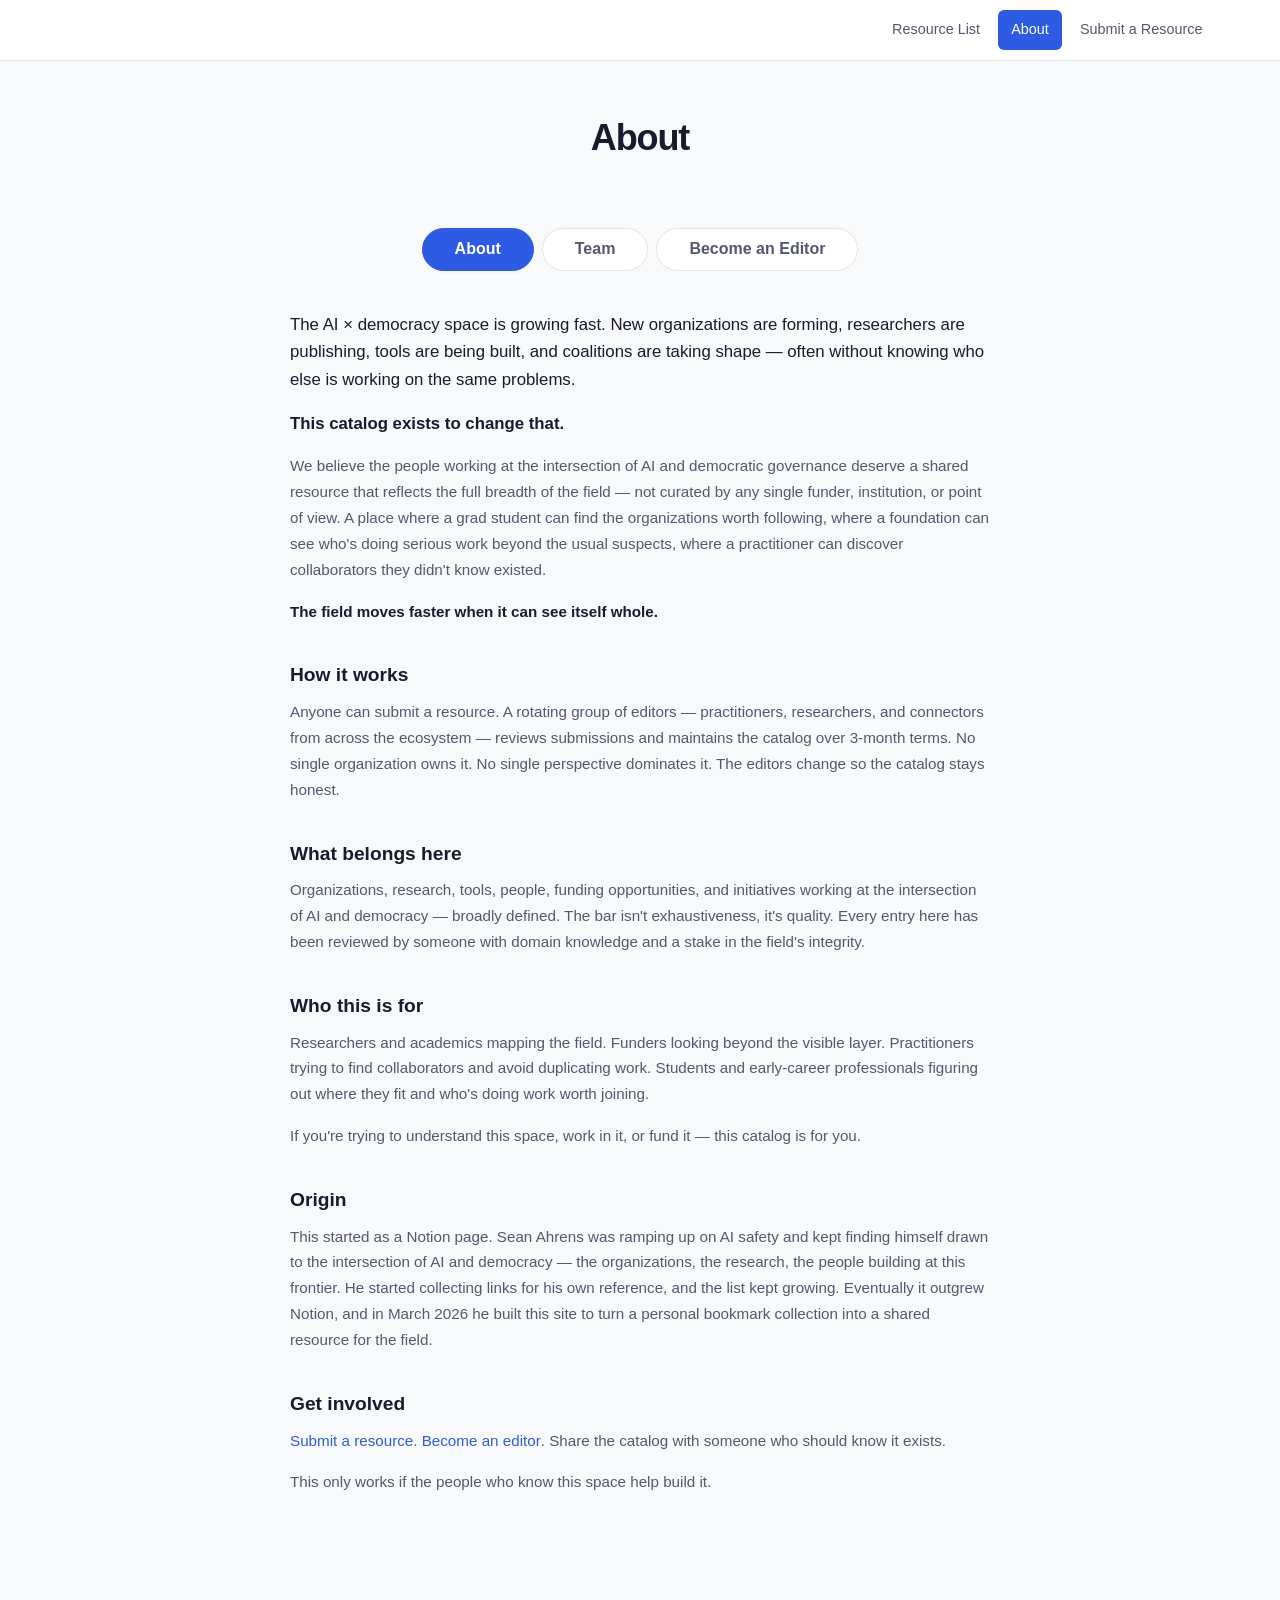
==== about.html @ 10416655 "Remove collapses from Become an Editor, show sections expanded Co-Authored-By: Claude Opus 4.6 <nore" ====
<!DOCTYPE html>
<html lang="en">
<head>
  <meta charset="UTF-8">
  <meta name="viewport" content="width=device-width, initial-scale=1.0">
  <title>About — AI x Democracy Catalog</title>
  <meta name="description" content="About the AI x Democracy ecosystem catalog — who it's for, how it works, and how to get involved.">
  <meta property="og:type" content="website">
  <meta property="og:title" content="About — AI x Democracy Catalog">
  <meta property="og:description" content="About the AI x Democracy ecosystem catalog">
  <meta property="og:image" content="https://alignedgov.pages.dev/og-image.png">
  <meta property="og:site_name" content="AlignedGov">
  <meta name="twitter:card" content="summary_large_image">
  <link rel="icon" type="image/svg+xml" href="/favicon.svg">
  <link rel="stylesheet" href="styles.css">
  <style>
    /* ─── Pill Tabs ────────────────────────────────────────────────── */
    .tab-bar {
      display: flex;
      justify-content: center;
      gap: 0.5rem;
      margin-bottom: 2.5rem;
    }
    .tab-btn {
      background: var(--color-surface);
      border: 1px solid var(--color-border);
      padding: 0.7rem 2rem;
      font-size: 1rem;
      font-weight: 600;
      color: var(--color-text-secondary);
      cursor: pointer;
      border-radius: 50px;
      transition: background 0.15s, color 0.15s, border-color 0.15s;
    }
    .tab-btn:hover {
      color: var(--color-text);
      border-color: var(--color-text-muted);
    }
    .tab-btn.active {
      background: var(--color-primary);
      color: #fff;
      border-color: var(--color-primary);
    }
    .tab-panel { display: none; }
    .tab-panel.active { display: block; }

    /* ─── About Content ────────────────────────────────────────────── */
    .about-content {
      max-width: 700px;
      margin: 0 auto;
    }
    .about-content h2 {
      font-size: 1.2rem;
      font-weight: 700;
      color: var(--color-text);
      margin-top: 2.25rem;
      margin-bottom: 0.5rem;
    }
    .about-content p {
      font-size: 0.95rem;
      color: var(--color-text-secondary);
      line-height: 1.7;
      margin-bottom: 1rem;
    }
    .about-content .lead {
      font-size: 1.05rem;
      color: var(--color-text);
      line-height: 1.65;
    }
    .about-content .standout {
      font-weight: 600;
      color: var(--color-text);
    }
    .about-content a {
      color: var(--color-primary);
      font-weight: 500;
    }

    /* ─── Team: horizontal editor cards ────────────────────────────── */
    .team-list {
      display: flex;
      flex-direction: column;
      gap: 1rem;
      max-width: 700px;
      margin: 0 auto;
    }
    .team-card {
      display: flex;
      align-items: flex-start;
      gap: 1.25rem;
      background: var(--color-surface);
      border: 1px solid var(--color-border);
      border-radius: var(--radius-md);
      padding: 1.25rem 1.5rem;
    }
    .team-card-avatar {
      flex-shrink: 0;
      width: 80px;
      height: 80px;
      border-radius: 50%;
      object-fit: cover;
      background: var(--color-border-light);
    }
    .team-card-body {
      flex: 1;
      min-width: 0;
    }
    .team-card-name {
      font-size: 1.05rem;
      font-weight: 650;
      color: var(--color-text);
      margin-bottom: 0.15rem;
    }
    .team-card-role {
      font-size: 0.78rem;
      font-weight: 600;
      text-transform: uppercase;
      letter-spacing: 0.04em;
      color: var(--color-primary);
      margin-bottom: 0.5rem;
    }
    .team-card-bio {
      font-size: 0.88rem;
      color: var(--color-text-secondary);
      line-height: 1.55;
      margin-bottom: 0.4rem;
    }
    .team-card-link {
      font-size: 0.82rem;
      color: var(--color-primary);
      font-weight: 500;
    }
    .team-card-link:hover {
      text-decoration: underline;
    }
    .team-tab-link {
      text-align: center;
      margin-top: 2rem;
    }
    .team-tab-link a {
      color: var(--color-primary);
      font-weight: 500;
      font-size: 0.92rem;
      cursor: pointer;
    }

    @media (max-width: 600px) {
      .team-card {
        flex-direction: column;
        align-items: center;
        text-align: center;
      }
    }

    /* ─── Become an Editor ───────────────────────────────────────── */
    .become-editor {
      max-width: 700px;
      margin: 0 auto;
    }
    .become-editor .intro {
      font-size: 0.95rem;
      color: var(--color-text-secondary);
      line-height: 1.65;
      margin-bottom: 1.5rem;
    }
    .become-editor .callout {
      text-align: center;
      font-weight: 600;
      color: var(--color-text);
      font-size: 1rem;
      margin: 1.5rem 0;
    }
    .editor-section {
      border: 1px solid var(--color-border);
      border-radius: var(--radius-md);
      padding: 1.25rem 1.5rem;
      margin-bottom: 1rem;
      background: var(--color-surface);
    }
    .editor-section h3 {
      font-size: 0.95rem;
      font-weight: 600;
      color: var(--color-text);
      margin-bottom: 0.75rem;
    }
    .editor-section ul {
      padding-left: 1.25rem;
      margin: 0;
    }
    .editor-section li {
      font-size: 0.9rem;
      color: var(--color-text-secondary);
      line-height: 1.65;
      margin-bottom: 0.35rem;
    }
    .editor-section p {
      font-size: 0.9rem;
      color: var(--color-text-secondary);
      line-height: 1.65;
      margin: 0.75rem 0;
    }
    .editor-section p:first-of-type {
      margin-top: 0;
    }
    .editor-section strong {
      color: var(--color-text);
    }
  </style>
</head>
<body>

  <!-- Navigation -->
  <nav class="nav" role="navigation" aria-label="Main navigation">
    <div class="nav-inner">
      <a href="/" class="nav-brand" id="nav-brand"></a>
      <ul class="nav-links">
        <li><a href="/">Resource List</a></li>
        <li><a href="/about.html" class="active">About</a></li>
        <li><a href="/submit.html">Submit a Resource</a></li>
      </ul>
    </div>
  </nav>

  <main class="container">
    <div class="hero">
      <h1>About</h1>
    </div>

    <!-- Tab Bar -->
    <div class="tab-bar">
      <button class="tab-btn active" data-tab="about">About</button>
      <button class="tab-btn" data-tab="team">Team</button>
      <button class="tab-btn" data-tab="become-editor">Become an Editor</button>
    </div>

    <!-- ═══ About Tab ═══ -->
    <div class="tab-panel active" id="tab-about">
      <div class="about-content">

        <p class="lead">The AI &times; democracy space is growing fast. New organizations are forming, researchers are publishing, tools are being built, and coalitions are taking shape &mdash; often without knowing who else is working on the same problems.</p>

        <p class="lead standout">This catalog exists to change that.</p>

        <p>We believe the people working at the intersection of AI and democratic governance deserve a shared resource that reflects the full breadth of the field &mdash; not curated by any single funder, institution, or point of view. A place where a grad student can find the organizations worth following, where a foundation can see who's doing serious work beyond the usual suspects, where a practitioner can discover collaborators they didn't know existed.</p>

        <p class="standout">The field moves faster when it can see itself whole.</p>

        <h2>How it works</h2>
        <p>Anyone can submit a resource. A rotating group of editors &mdash; practitioners, researchers, and connectors from across the ecosystem &mdash; reviews submissions and maintains the catalog over 3-month terms. No single organization owns it. No single perspective dominates it. The editors change so the catalog stays honest.</p>

        <h2>What belongs here</h2>
        <p>Organizations, research, tools, people, funding opportunities, and initiatives working at the intersection of AI and democracy &mdash; broadly defined. The bar isn't exhaustiveness, it's quality. Every entry here has been reviewed by someone with domain knowledge and a stake in the field's integrity.</p>

        <h2>Who this is for</h2>
        <p>Researchers and academics mapping the field. Funders looking beyond the visible layer. Practitioners trying to find collaborators and avoid duplicating work. Students and early-career professionals figuring out where they fit and who's doing work worth joining.</p>
        <p>If you're trying to understand this space, work in it, or fund it &mdash; this catalog is for you.</p>

        <h2>Origin</h2>
        <p>This started as a Notion page. Sean Ahrens was ramping up on AI safety and kept finding himself drawn to the intersection of AI and democracy &mdash; the organizations, the research, the people building at this frontier. He started collecting links for his own reference, and the list kept growing. Eventually it outgrew Notion, and in March 2026 he built this site to turn a personal bookmark collection into a shared resource for the field.</p>

        <h2>Get involved</h2>
        <p><a href="/submit.html">Submit a resource</a>. <a href="#" id="link-become-editor">Become an editor</a>. Share the catalog with someone who should know it exists.</p>
        <p>This only works if the people who know this space help build it.</p>

      </div>
    </div>

    <!-- ═══ Team Tab ═══ -->
    <div class="tab-panel" id="tab-team">
      <!-- Loading State -->
      <div class="loading" id="editors-loading">
        <div class="loading-spinner"></div>
        <p>Loading team...</p>
      </div>

      <!-- Team List -->
      <div class="team-list" id="team-list" style="display: none;"></div>

      <div class="team-tab-link" id="team-tab-link" style="display: none;">
        <a href="#" id="link-become-editor-2">Interested in joining? Become an editor &rarr;</a>
      </div>
    </div>

    <!-- ═══ Become an Editor Tab ═══ -->
    <div class="tab-panel" id="tab-become-editor">
      <div class="become-editor">
        <p class="intro">This catalog exists because the AI &times; democracy ecosystem deserves a shared resource that belongs to all of it &mdash; not to any single organization, funder, or point of view. Editors are the people who make that real. You're not just maintaining a list; you're helping a fragmented field see itself whole, find collaborators, and move faster together.</p>

        <p class="callout">It's a small role with outsized leverage.</p>

        <p class="intro">Editors serve in 3-month terms, renewable, though we actively seek fresh perspectives with each rotation. Expect to spend 1&ndash;4 hours per week, depending on submission volume and ecosystem activity.</p>

        <div class="editor-section">
          <h3>During your term, you'll&hellip;</h3>
          <ul>
            <li>Review, approve, deny, and organize new resource submissions using our shared CRM within 3&ndash;4 days of receipt</li>
            <li>Actively promote the catalog within your network to surface submissions from people who know this space well</li>
            <li>Flag when the catalog's categories, coverage, or structure need to evolve as the space shifts</li>
            <li>Bring judgment to what belongs here &mdash; and what doesn't</li>
          </ul>
        </div>

        <div class="editor-section">
          <h3>What good editorship looks like</h3>
          <p><strong>Be connected, not omniscient.</strong> You don't need to know every corner of this space &mdash; much of what gets added will come through submissions. What matters is that you can get the catalog in front of the right people: researchers, practitioners, and organizations who'll recognize what's missing and send it your way. Your network is as valuable as your knowledge.</p>
          <p><strong>Judge signal from performance.</strong> Some efforts in this space have outsized visibility relative to their impact. Others do serious work quietly. Good editors can tell the difference, and they're honest about it even when it's uncomfortable.</p>
          <p><strong>Curate, don't collect.</strong> The goal isn't comprehensiveness for its own sake. The goal is that everything here is worth someone's time &mdash; that it helps people find each other, share knowledge, and work together more effectively. That requires taste, restraint, and occasional hard calls.</p>
          <p><strong>Watch the edges.</strong> The AI &times; democracy space is moving fast. Part of your job is noticing when the catalog's categories, tags, or coverage need to evolve &mdash; and flagging it before it becomes obvious to everyone.</p>
          <p><strong>Steward over self-interest.</strong> You're almost certainly a stakeholder in this space. That's why we want you. But for 3 months, your job is to represent the whole ecosystem fairly &mdash; setting aside your own affiliations, rivalries, and preferences in service of a public good that belongs to everyone working on this problem.</p>
        </div>

        <p style="text-align: center; margin-top: 2rem;">
          <a class="btn-primary" href="https://forms.gle/dcZnTDsyLitvhB2x6" target="_blank" rel="noopener noreferrer">
            Apply to be a Rotating Editor
            <svg width="18" height="18" viewBox="0 0 24 24" fill="none" stroke="currentColor" stroke-width="2" stroke-linecap="round" stroke-linejoin="round"><path d="M18 13v6a2 2 0 0 1-2 2H5a2 2 0 0 1-2-2V8a2 2 0 0 1 2-2h6"/><polyline points="15 3 21 3 21 9"/><line x1="10" y1="14" x2="21" y2="3"/></svg>
          </a>
        </p>
      </div>
    </div>
  </main>

  <footer class="site-footer">
    <p id="site-footer"></p>
  </footer>

  <script>
    var WORKER_URL = "https://alignedgov-worker.seanahrens.workers.dev";

    // ─── Tabs ───
    function switchTab(tabName) {
      document.querySelectorAll(".tab-btn").forEach(function(b) { b.classList.remove("active"); });
      document.querySelectorAll(".tab-panel").forEach(function(p) { p.classList.remove("active"); });
      document.querySelector('.tab-btn[data-tab="' + tabName + '"]').classList.add("active");
      document.getElementById("tab-" + tabName).classList.add("active");
    }

    document.querySelectorAll(".tab-btn").forEach(function(btn) {
      btn.addEventListener("click", function() { switchTab(btn.dataset.tab); });
    });

    // "Become an editor" links switch to the tab
    document.getElementById("link-become-editor").addEventListener("click", function(e) {
      e.preventDefault();
      switchTab("become-editor");
      window.scrollTo({ top: 0, behavior: "smooth" });
    });
    document.getElementById("link-become-editor-2").addEventListener("click", function(e) {
      e.preventDefault();
      switchTab("become-editor");
      window.scrollTo({ top: 0, behavior: "smooth" });
    });

    // ─── Load data ───
    fetch(WORKER_URL + "/api/links")
      .then(function(r) { return r.json(); })
      .then(function(data) {
        var config = data.config || {};
        if (config.title) document.getElementById("nav-brand").textContent = config.title;
        if (config.footer) document.getElementById("site-footer").textContent = config.footer;

        var editors = data.editors || [];
        renderTeam(editors);
      })
      .catch(function() {
        document.getElementById("editors-loading").innerHTML =
          "<p>Failed to load team.</p>";
      });

    function renderTeam(editors) {
      var list = document.getElementById("team-list");
      var loading = document.getElementById("editors-loading");
      var tabLink = document.getElementById("team-tab-link");

      loading.style.display = "none";
      list.style.display = "flex";
      tabLink.style.display = "block";

      list.innerHTML = editors.map(teamCardHTML).join("");
    }

    function teamCardHTML(editor) {
      var name = escapeHTML(editor.name);
      var role = editor.role ? escapeHTML(editor.role) : "";
      var bio = editor.bio ? escapeHTML(editor.bio) : "";
      var url = editor.url || "";
      if (url && !url.startsWith("http://") && !url.startsWith("https://")) {
        url = "https://" + url;
      }

      var avatarSrc;
      if (editor.photo_url) {
        avatarSrc = editor.photo_url;
      } else if (editor.email) {
        avatarSrc = gravatarUrl(editor.email);
      } else {
        avatarSrc = gravatarUrl("placeholder@example.com");
      }

      var roleLine = role ? '<div class="team-card-role">' + role + "</div>" : "";
      var bioLine = bio ? '<div class="team-card-bio">' + bio + "</div>" : "";
      var linkLine = url
        ? '<a class="team-card-link" href="' + escapeAttr(url) + '" target="_blank" rel="noopener noreferrer">' + escapeHTML(prettyUrl(url)) + "</a>"
        : "";

      return (
        '<div class="team-card">' +
        '<img class="team-card-avatar" src="' + escapeAttr(avatarSrc) + '" alt="' + name + '" loading="lazy">' +
        '<div class="team-card-body">' +
        '<div class="team-card-name">' + name + "</div>" +
        roleLine + bioLine + linkLine +
        "</div></div>"
      );
    }

    function gravatarUrl(email) {
      return "https://www.gravatar.com/avatar/" + md5(email.trim().toLowerCase()) + "?s=400&d=identicon";
    }

    function prettyUrl(url) {
      try {
        var u = new URL(url.startsWith("http") ? url : "https://" + url);
        return u.hostname.replace(/^www\./, "") + (u.pathname !== "/" ? u.pathname : "");
      } catch { return url; }
    }

    function escapeHTML(str) {
      var div = document.createElement("div");
      div.textContent = str;
      return div.innerHTML;
    }

    function escapeAttr(str) {
      return str.replace(/&/g, "&amp;").replace(/"/g, "&quot;").replace(/'/g, "&#39;").replace(/</g, "&lt;").replace(/>/g, "&gt;");
    }

    // Minimal MD5 for Gravatar
    function md5(string) {
      function md5cycle(x, k) {
        var a = x[0], b = x[1], c = x[2], d = x[3];
        a = ff(a, b, c, d, k[0], 7, -680876936); d = ff(d, a, b, c, k[1], 12, -389564586);
        c = ff(c, d, a, b, k[2], 17, 606105819); b = ff(b, c, d, a, k[3], 22, -1044525330);
        a = ff(a, b, c, d, k[4], 7, -176418897); d = ff(d, a, b, c, k[5], 12, 1200080426);
        c = ff(c, d, a, b, k[6], 17, -1473231341); b = ff(b, c, d, a, k[7], 22, -45705983);
        a = ff(a, b, c, d, k[8], 7, 1770035416); d = ff(d, a, b, c, k[9], 12, -1958414417);
        c = ff(c, d, a, b, k[10], 17, -42063); b = ff(b, c, d, a, k[11], 22, -1990404162);
        a = ff(a, b, c, d, k[12], 7, 1804603682); d = ff(d, a, b, c, k[13], 12, -40341101);
        c = ff(c, d, a, b, k[14], 17, -1502002290); b = ff(b, c, d, a, k[15], 22, 1236535329);
        a = gg(a, b, c, d, k[1], 5, -165796510); d = gg(d, a, b, c, k[6], 9, -1069501632);
        c = gg(c, d, a, b, k[11], 14, 643717713); b = gg(b, c, d, a, k[0], 20, -373897302);
        a = gg(a, b, c, d, k[5], 5, -701558691); d = gg(d, a, b, c, k[10], 9, 38016083);
        c = gg(c, d, a, b, k[15], 14, -660478335); b = gg(b, c, d, a, k[4], 20, -405537848);
        a = gg(a, b, c, d, k[9], 5, 568446438); d = gg(d, a, b, c, k[14], 9, -1019803690);
        c = gg(c, d, a, b, k[3], 14, -187363961); b = gg(b, c, d, a, k[8], 20, 1163531501);
        a = gg(a, b, c, d, k[13], 5, -1444681467); d = gg(d, a, b, c, k[2], 9, -51403784);
        c = gg(c, d, a, b, k[7], 14, 1735328473); b = gg(b, c, d, a, k[12], 20, -1926607734);
        a = hh(a, b, c, d, k[5], 4, -378558); d = hh(d, a, b, c, k[8], 11, -2022574463);
        c = hh(c, d, a, b, k[11], 16, 1839030562); b = hh(b, c, d, a, k[14], 23, -35309556);
        a = hh(a, b, c, d, k[1], 4, -1530992060); d = hh(d, a, b, c, k[4], 11, 1272893353);
        c = hh(c, d, a, b, k[7], 16, -155497632); b = hh(b, c, d, a, k[10], 23, -1094730640);
        a = hh(a, b, c, d, k[13], 4, 681279174); d = hh(d, a, b, c, k[0], 11, -358537222);
        c = hh(c, d, a, b, k[3], 16, -722521979); b = hh(b, c, d, a, k[6], 23, 76029189);
        a = hh(a, b, c, d, k[9], 4, -640364487); d = hh(d, a, b, c, k[12], 11, -421815835);
        c = hh(c, d, a, b, k[15], 16, 530742520); b = hh(b, c, d, a, k[2], 23, -995338651);
        a = ii(a, b, c, d, k[0], 6, -198630844); d = ii(d, a, b, c, k[7], 10, 1126891415);
        c = ii(c, d, a, b, k[14], 15, -1416354905); b = ii(b, c, d, a, k[5], 21, -57434055);
        a = ii(a, b, c, d, k[12], 6, 1700485571); d = ii(d, a, b, c, k[3], 10, -1894986606);
        c = ii(c, d, a, b, k[10], 15, -1051523); b = ii(b, c, d, a, k[1], 21, -2054922799);
        a = ii(a, b, c, d, k[8], 6, 1873313359); d = ii(d, a, b, c, k[15], 10, -30611744);
        c = ii(c, d, a, b, k[6], 15, -1560198380); b = ii(b, c, d, a, k[13], 21, 1309151649);
        a = ii(a, b, c, d, k[4], 6, -145523070); d = ii(d, a, b, c, k[11], 10, -1120210379);
        c = ii(c, d, a, b, k[2], 15, 718787259); b = ii(b, c, d, a, k[9], 21, -343485551);
        x[0] = add32(a, x[0]); x[1] = add32(b, x[1]);
        x[2] = add32(c, x[2]); x[3] = add32(d, x[3]);
      }
      function cmn(q, a, b, x, s, t) {
        a = add32(add32(a, q), add32(x, t));
        return add32((a << s) | (a >>> (32 - s)), b);
      }
      function ff(a, b, c, d, x, s, t) { return cmn((b & c) | ((~b) & d), a, b, x, s, t); }
      function gg(a, b, c, d, x, s, t) { return cmn((b & d) | (c & (~d)), a, b, x, s, t); }
      function hh(a, b, c, d, x, s, t) { return cmn(b ^ c ^ d, a, b, x, s, t); }
      function ii(a, b, c, d, x, s, t) { return cmn(c ^ (b | (~d)), a, b, x, s, t); }
      function md51(s) {
        var n = s.length, state = [1732584193, -271733879, -1732584194, 271733878], i;
        for (i = 64; i <= n; i += 64) { md5cycle(state, md5blk(s.substring(i - 64, i))); }
        s = s.substring(i - 64);
        var tail = [0,0,0,0,0,0,0,0,0,0,0,0,0,0,0,0];
        for (i = 0; i < s.length; i++) tail[i >> 2] |= s.charCodeAt(i) << ((i % 4) << 3);
        tail[i >> 2] |= 0x80 << ((i % 4) << 3);
        if (i > 55) { md5cycle(state, tail); tail = [0,0,0,0,0,0,0,0,0,0,0,0,0,0,0,0]; }
        tail[14] = n * 8;
        md5cycle(state, tail);
        return state;
      }
      function md5blk(s) {
        var md5blks = [], i;
        for (i = 0; i < 64; i += 4) {
          md5blks[i >> 2] = s.charCodeAt(i) + (s.charCodeAt(i + 1) << 8) +
            (s.charCodeAt(i + 2) << 16) + (s.charCodeAt(i + 3) << 24);
        }
        return md5blks;
      }
      var hex_chr = '0123456789abcdef'.split('');
      function rhex(n) {
        var s = '', j = 0;
        for (; j < 4; j++) s += hex_chr[(n >> (j * 8 + 4)) & 0x0F] + hex_chr[(n >> (j * 8)) & 0x0F];
        return s;
      }
      function hex(x) {
        for (var i = 0; i < x.length; i++) x[i] = rhex(x[i]);
        return x.join('');
      }
      function add32(a, b) { return (a + b) & 0xFFFFFFFF; }
      return hex(md51(string));
    }
  </script>
</body>
</html>
---- styles.css ----
/* ─── Reset & Base ──────────────────────────────────────────────────────── */
*,
*::before,
*::after {
  box-sizing: border-box;
  margin: 0;
  padding: 0;
}

:root {
  --color-bg: #f8f9fa;
  --color-surface: #ffffff;
  --color-text: #1a1a2e;
  --color-text-secondary: #555770;
  --color-text-muted: #8888a0;
  --color-primary: #2d5be3;
  --color-primary-hover: #1e45b8;
  --color-border: #e2e4e9;
  --color-border-light: #f0f1f4;
  --color-pill-bg: #eef0f5;
  --color-pill-active-bg: #2d5be3;
  --color-pill-active-text: #ffffff;
  --color-card-hover: #f5f6f9;
  --color-badge-bg: #eef0f5;
  --color-badge-text: #555770;
  --font-sans: -apple-system, BlinkMacSystemFont, "Segoe UI", Roboto, Oxygen,
    Ubuntu, Cantarell, "Fira Sans", "Droid Sans", "Helvetica Neue", sans-serif;
  --font-serif: "Georgia", "Times New Roman", serif;
  --shadow-sm: 0 1px 3px rgba(0, 0, 0, 0.06);
  --shadow-md: 0 2px 8px rgba(0, 0, 0, 0.08);
  --shadow-lg: 0 4px 16px rgba(0, 0, 0, 0.1);
  --radius-sm: 6px;
  --radius-md: 10px;
  --radius-lg: 14px;
  --max-width: 1200px;
}

html {
  font-size: 16px;
  -webkit-font-smoothing: antialiased;
  -moz-osx-font-smoothing: grayscale;
}

body {
  font-family: var(--font-sans);
  background: var(--color-bg);
  color: var(--color-text);
  line-height: 1.6;
  min-height: 100vh;
}

a {
  color: var(--color-primary);
  text-decoration: none;
}

a:hover {
  text-decoration: underline;
}

img {
  max-width: 100%;
  display: block;
}

/* ─── Navigation ───────────────────────────────────────────────────────── */
.nav {
  background: var(--color-surface);
  border-bottom: 1px solid var(--color-border);
  position: sticky;
  top: 0;
  z-index: 100;
}

.nav-inner {
  max-width: var(--max-width);
  margin: 0 auto;
  padding: 0 1.5rem;
  display: flex;
  align-items: center;
  justify-content: space-between;
  height: 60px;
}

.nav-brand {
  font-size: 1.15rem;
  font-weight: 700;
  color: var(--color-text);
  text-decoration: none;
  letter-spacing: -0.02em;
}

.nav-brand:hover {
  text-decoration: none;
  color: var(--color-primary);
}

.nav-links {
  display: flex;
  gap: 0.25rem;
  list-style: none;
}

.nav-links a {
  display: block;
  padding: 0.5rem 0.85rem;
  border-radius: var(--radius-sm);
  color: var(--color-text-secondary);
  font-size: 0.9rem;
  font-weight: 500;
  text-decoration: none;
  transition: background 0.15s, color 0.15s;
}

.nav-links a:hover {
  background: var(--color-pill-bg);
  color: var(--color-text);
  text-decoration: none;
}

.nav-links a.active {
  background: var(--color-pill-active-bg);
  color: var(--color-pill-active-text);
}

/* ─── Page Container ───────────────────────────────────────────────────── */
.container {
  max-width: var(--max-width);
  margin: 0 auto;
  padding: 2rem 1.5rem 4rem;
}

/* ─── Hero Section (background wrapper) ──────────────────────────────── */
.hero-section {
  position: relative;
  overflow: hidden;
  margin: 0 -1.5rem;
  padding: 0 1.5rem;
  margin-bottom: 2rem;
}

.hero-bg {
  position: absolute;
  inset: 0;
  z-index: 0;
  will-change: transform;
  transform: translateY(0) scale(1.15);
  transform-origin: center top;
}

.hero-bg svg {
  width: 100%;
  height: 100%;
}

.hero-section .hero,
.hero-section .filters {
  position: relative;
  z-index: 1;
}

/* ─── Hero / Page Header ──────────────────────────────────────────────── */
.hero {
  text-align: center;
  margin-bottom: 2.5rem;
  padding: 1rem 0;
}

.hero h1 {
  font-size: 2.25rem;
  font-weight: 800;
  letter-spacing: -0.03em;
  color: var(--color-text);
  margin-bottom: 0.35rem;
}

.hero .subheading {
  font-family: var(--font-serif);
  font-size: 1.15rem;
  font-style: italic;
  color: var(--color-text-secondary);
  margin-bottom: 0.75rem;
}

.hero .description {
  font-size: 0.95rem;
  color: var(--color-text-muted);
  max-width: 600px;
  margin: 0 auto;
  line-height: 1.5;
}

/* ─── Category Filter Pills ───────────────────────────────────────────── */
.filters {
  display: flex;
  flex-wrap: wrap;
  gap: 0.5rem;
  justify-content: center;
  margin-bottom: 2rem;
}

.pill {
  display: inline-block;
  padding: 0.4rem 1rem;
  border-radius: 50px;
  background: var(--color-pill-bg);
  color: var(--color-text-secondary);
  font-size: 0.85rem;
  font-weight: 500;
  cursor: pointer;
  border: none;
  transition: background 0.15s, color 0.15s, box-shadow 0.15s;
  white-space: nowrap;
}

.pill:hover {
  background: var(--color-border);
  color: var(--color-text);
}

.pill.active {
  background: var(--color-pill-active-bg);
  color: var(--color-pill-active-text);
  box-shadow: var(--shadow-sm);
}

.pill:focus-visible {
  outline: 2px solid var(--color-primary);
  outline-offset: 2px;
}

/* ─── Card Grid ────────────────────────────────────────────────────────── */
.card-grid {
  display: grid;
  grid-template-columns: repeat(3, 1fr);
  gap: 1.25rem;
}

@media (max-width: 900px) {
  .card-grid {
    grid-template-columns: repeat(2, 1fr);
  }
}

@media (max-width: 580px) {
  .card-grid {
    grid-template-columns: 1fr;
  }
}

/* ─── Link Card ────────────────────────────────────────────────────────── */
.card {
  background: var(--color-surface);
  border: 1px solid var(--color-border);
  border-radius: var(--radius-md);
  overflow: hidden;
  display: flex;
  flex-direction: column;
  transition: box-shadow 0.2s, transform 0.2s;
  cursor: pointer;
  text-decoration: none;
  color: inherit;
}

.card:hover {
  box-shadow: var(--shadow-md);
  transform: translateY(-2px);
  text-decoration: none;
}

.card:focus-visible {
  outline: 2px solid var(--color-primary);
  outline-offset: 2px;
}

.card-thumb {
  width: 100%;
  height: 160px;
  object-fit: cover;
  background: var(--color-border-light);
}

.card-thumb-placeholder {
  width: 100%;
  height: 160px;
  background: linear-gradient(135deg, #e8eaf0 0%, #d5d9e2 100%);
  display: flex;
  align-items: center;
  justify-content: center;
}

.card-thumb-placeholder .placeholder-domain {
  font-size: 0.85rem;
  font-weight: 600;
  color: #8890a4;
  letter-spacing: 0.02em;
  text-transform: lowercase;
  padding: 0 1rem;
  text-align: center;
}

.card-body {
  padding: 1rem 1.1rem 1.1rem;
  flex: 1;
  display: flex;
  flex-direction: column;
}

.card-source {
  font-size: 0.78rem;
  color: var(--color-text-muted);
  white-space: nowrap;
  overflow: hidden;
  text-overflow: ellipsis;
}

.card-category {
  display: inline-block;
  padding: 0.2rem 0.6rem;
  border-radius: 50px;
  background: var(--color-badge-bg);
  color: var(--color-badge-text);
  font-size: 0.72rem;
  font-weight: 600;
  text-transform: uppercase;
  letter-spacing: 0.04em;
  margin-bottom: 0.5rem;
  align-self: flex-start;
}

.card-title {
  font-size: 1rem;
  font-weight: 650;
  line-height: 1.35;
  margin-bottom: 0.35rem;
  color: var(--color-text);
  display: -webkit-box;
  -webkit-line-clamp: 2;
  -webkit-box-orient: vertical;
  overflow: hidden;
}

.card-desc {
  font-size: 0.85rem;
  color: var(--color-text-secondary);
  line-height: 1.45;
  display: -webkit-box;
  -webkit-line-clamp: 2;
  -webkit-box-orient: vertical;
  overflow: hidden;
  margin-bottom: 0.6rem;
  flex: 1;
}

.card-footer {
  display: flex;
  align-items: center;
  justify-content: space-between;
  padding-top: 0.5rem;
  border-top: 1px solid var(--color-border-light);
  margin-top: auto;
  min-height: 28px;
}

.card-external-icon {
  width: 16px;
  height: 16px;
  color: var(--color-text-muted);
  flex-shrink: 0;
}

/* ─── Editor Cards ─────────────────────────────────────────────────────── */
.editor-grid {
  display: grid;
  grid-template-columns: repeat(auto-fill, minmax(280px, 1fr));
  gap: 1.25rem;
}

.editor-card {
  background: var(--color-surface);
  border: 1px solid var(--color-border);
  border-radius: var(--radius-md);
  padding: 1.5rem;
  display: flex;
  flex-direction: column;
  align-items: center;
  text-align: center;
  transition: box-shadow 0.2s;
}

.editor-card:hover {
  box-shadow: var(--shadow-md);
}

.editor-avatar {
  width: 160px;
  height: 160px;
  border-radius: 50%;
  object-fit: cover;
  margin-bottom: 0.85rem;
  background: var(--color-border-light);
}

.editor-name {
  font-size: 1.05rem;
  font-weight: 650;
  color: var(--color-text);
  margin-bottom: 0.15rem;
}

.editor-role {
  font-size: 0.82rem;
  font-weight: 500;
  color: var(--color-primary);
  text-transform: uppercase;
  letter-spacing: 0.04em;
  margin-bottom: 0.5rem;
}

.editor-bio {
  font-size: 0.88rem;
  color: var(--color-text-secondary);
  line-height: 1.45;
  margin-bottom: 0.75rem;
}

.editor-link {
  font-size: 0.85rem;
  color: var(--color-primary);
  font-weight: 500;
}

.editor-link:hover {
  text-decoration: underline;
}

/* ─── Submit Page ──────────────────────────────────────────────────────── */
.submit-content {
  max-width: 640px;
  margin: 0 auto;
}

.submit-content h2 {
  font-size: 1.4rem;
  font-weight: 700;
  margin-bottom: 0.75rem;
  color: var(--color-text);
}

.submit-content p {
  font-size: 0.95rem;
  color: var(--color-text-secondary);
  line-height: 1.65;
  margin-bottom: 1rem;
}

.submit-content ul {
  margin: 0 0 1.5rem 1.25rem;
  color: var(--color-text-secondary);
  font-size: 0.95rem;
  line-height: 1.7;
}

.submit-content li {
  margin-bottom: 0.25rem;
}

.btn-primary {
  display: inline-flex;
  align-items: center;
  gap: 0.5rem;
  padding: 0.75rem 1.75rem;
  background: var(--color-primary);
  color: #fff;
  font-size: 1rem;
  font-weight: 600;
  border-radius: var(--radius-sm);
  border: none;
  cursor: pointer;
  text-decoration: none;
  transition: background 0.15s, box-shadow 0.15s;
}

.btn-primary:hover {
  background: var(--color-primary-hover);
  box-shadow: var(--shadow-md);
  text-decoration: none;
  color: #fff;
}

.btn-primary:focus-visible {
  outline: 2px solid var(--color-primary);
  outline-offset: 2px;
}

/* ─── Loading & Empty States ───────────────────────────────────────────── */
.loading {
  text-align: center;
  padding: 4rem 1rem;
  color: var(--color-text-muted);
  font-size: 0.95rem;
}

.loading-spinner {
  display: inline-block;
  width: 28px;
  height: 28px;
  border: 3px solid var(--color-border);
  border-top-color: var(--color-primary);
  border-radius: 50%;
  animation: spin 0.7s linear infinite;
  margin-bottom: 0.75rem;
}

@keyframes spin {
  to {
    transform: rotate(360deg);
  }
}

.empty-state {
  text-align: center;
  padding: 3rem 1rem;
  color: var(--color-text-muted);
  font-size: 0.95rem;
}

/* ─── Footer ───────────────────────────────────────────────────────────── */
.site-footer {
  text-align: center;
  padding: 2rem 1rem;
  font-size: 0.82rem;
  color: var(--color-text-muted);
  border-top: 1px solid var(--color-border-light);
  margin-top: 2rem;
}

/* ─── Responsive tweaks ───────────────────────────────────────────────── */
@media (max-width: 580px) {
  .hero h1 {
    font-size: 1.65rem;
  }

  .hero .subheading {
    font-size: 1rem;
  }

  .nav-inner {
    padding: 0 1rem;
  }

  .container {
    padding: 1.25rem 1rem 3rem;
  }

  .nav-links a {
    padding: 0.4rem 0.6rem;
    font-size: 0.82rem;
  }
}
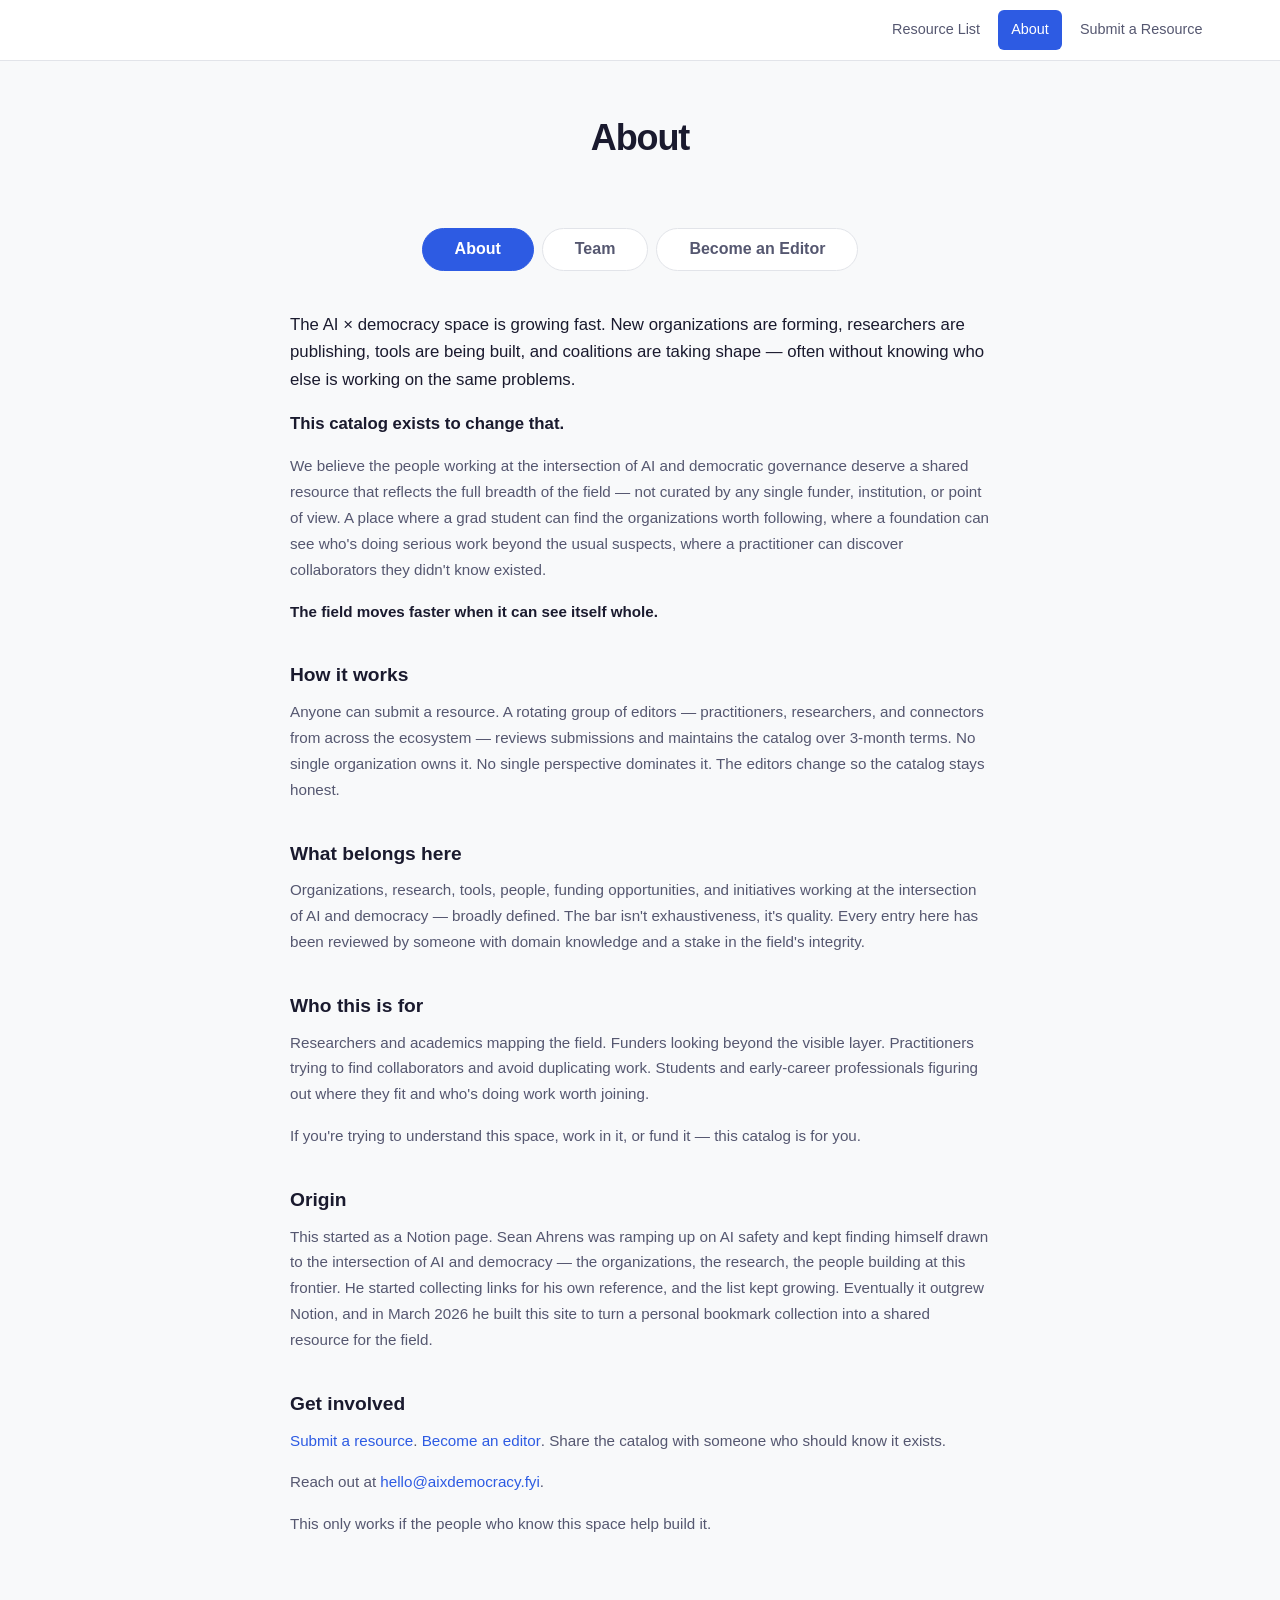
==== commit 9ef72b4d: "Add View links to admin forms, anti-spam email on About page - Admin: each form now has both View an" ====
--- a/about.html
+++ b/about.html
@@ -3,13 +3,14 @@
 <head>
   <meta charset="UTF-8">
   <meta name="viewport" content="width=device-width, initial-scale=1.0">
-  <title>About — AI x Democracy Catalog</title>
+  <title>About — AI×Democracy.FYI</title>
   <meta name="description" content="About the AI x Democracy ecosystem catalog — who it's for, how it works, and how to get involved.">
   <meta property="og:type" content="website">
-  <meta property="og:title" content="About — AI x Democracy Catalog">
+  <meta property="og:title" content="About — AI×Democracy.FYI">
   <meta property="og:description" content="About the AI x Democracy ecosystem catalog">
+  <meta property="og:url" content="https://aixdemocracy.fyi/about">
+  <meta property="og:site_name" content="AI×Democracy.FYI">
   <meta property="og:image" content="https://alignedgov.pages.dev/og-image.png">
-  <meta property="og:site_name" content="AlignedGov">
   <meta name="twitter:card" content="summary_large_image">
   <link rel="icon" type="image/svg+xml" href="/favicon.svg">
   <link rel="stylesheet" href="styles.css">
@@ -260,6 +261,7 @@
 
         <h2>Get involved</h2>
         <p><a href="/submit.html">Submit a resource</a>. <a href="#" id="link-become-editor">Become an editor</a>. Share the catalog with someone who should know it exists.</p>
+        <p>Reach out at <a id="contact-email" href="#"></a>.</p>
         <p>This only works if the people who know this space help build it.</p>
 
       </div>
@@ -337,6 +339,15 @@
     document.querySelectorAll(".tab-btn").forEach(function(btn) {
       btn.addEventListener("click", function() { switchTab(btn.dataset.tab); });
     });
+
+    // ─── Anti-spam email assembly ───
+    (function() {
+      var u = "hello", d = "aixdemocracy", t = "fyi";
+      var addr = u + "@" + d + "." + t;
+      var el = document.getElementById("contact-email");
+      el.href = "mai" + "lto:" + addr;
+      el.textContent = addr;
+    })();
 
     // "Become an editor" links switch to the tab
     document.getElementById("link-become-editor").addEventListener("click", function(e) {
@@ -355,7 +366,10 @@
       .then(function(r) { return r.json(); })
       .then(function(data) {
         var config = data.config || {};
-        if (config.title) document.getElementById("nav-brand").textContent = config.title;
+        if (config.title) {
+          document.getElementById("nav-brand").textContent = config.title;
+          document.title = "About — " + config.title;
+        }
         if (config.footer) document.getElementById("site-footer").textContent = config.footer;
 
         var editors = data.editors || [];
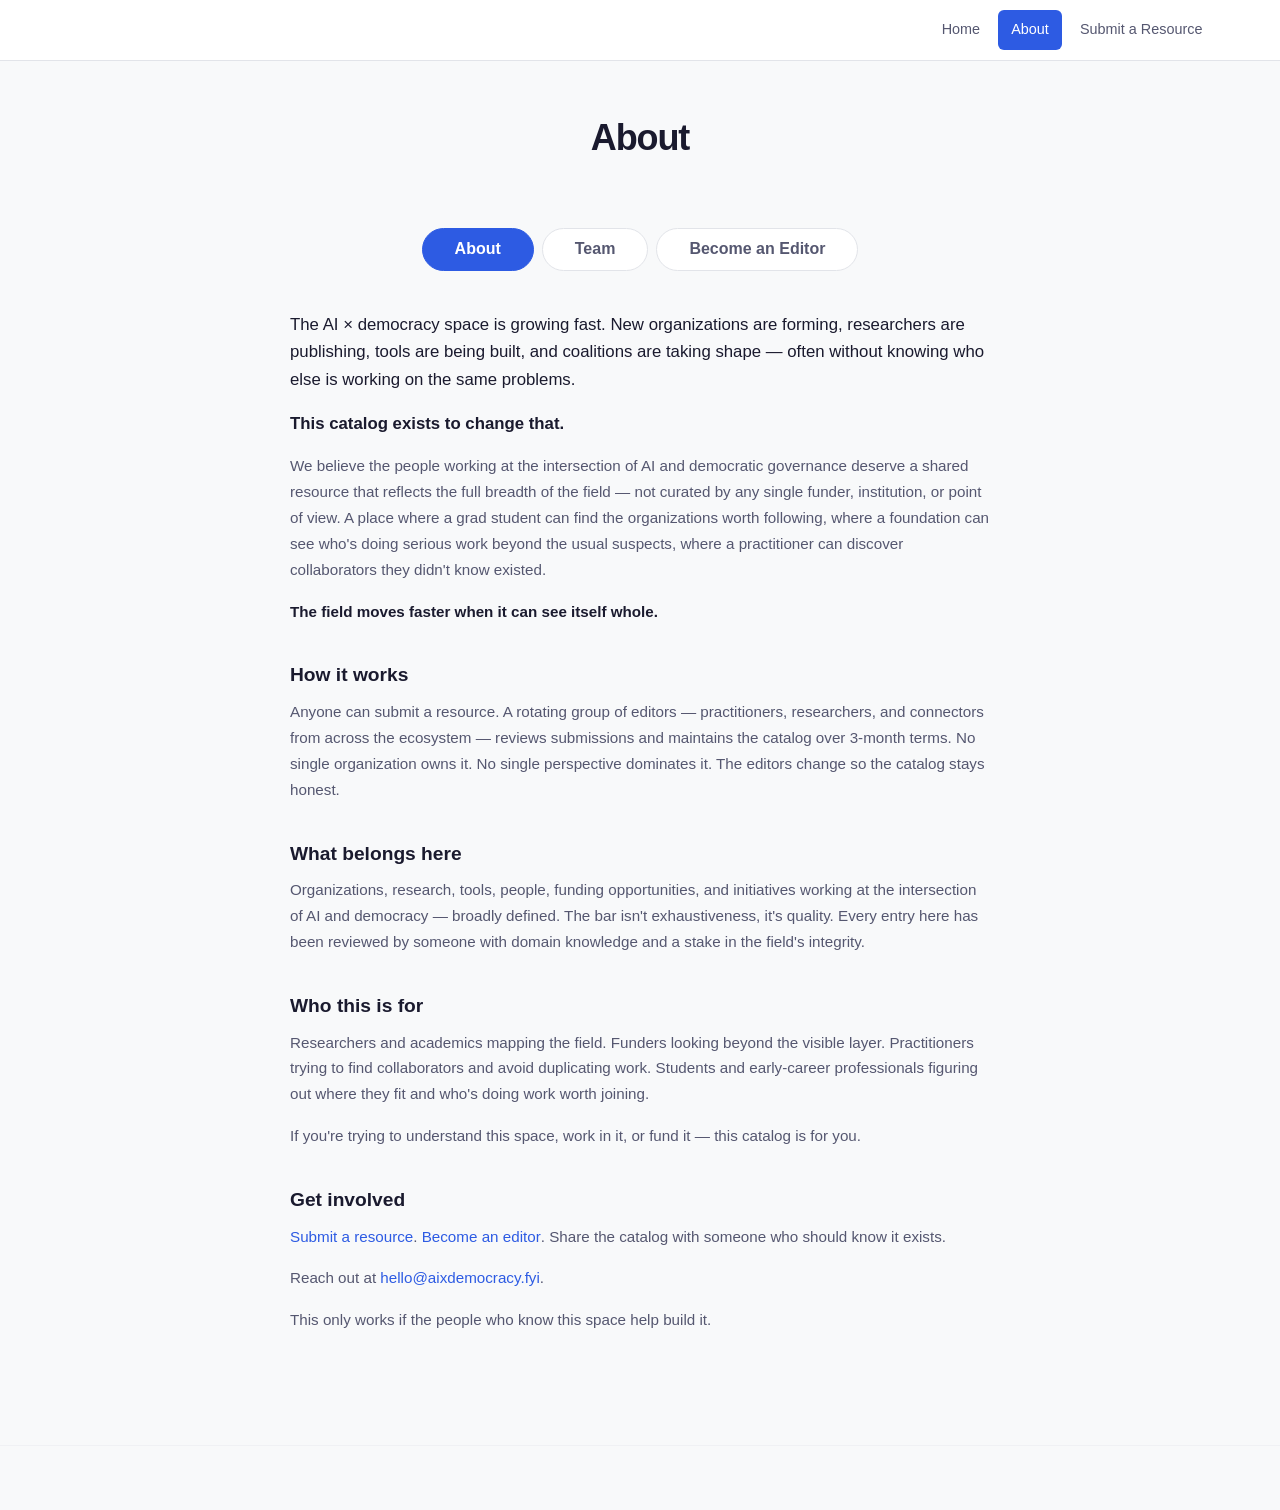
==== commit 3251b9a2: "Update nav to Home, remove Origin section, update deadlines title and hint text - Nav tab: "Resource" ====
--- a/about.html
+++ b/about.html
@@ -215,7 +215,7 @@
     <div class="nav-inner">
       <a href="/" class="nav-brand" id="nav-brand"></a>
       <ul class="nav-links">
-        <li><a href="/">Resource List</a></li>
+        <li><a href="/">Home</a></li>
         <li><a href="/about.html" class="active">About</a></li>
         <li><a href="/submit.html">Submit a Resource</a></li>
       </ul>
@@ -255,9 +255,6 @@
         <h2>Who this is for</h2>
         <p>Researchers and academics mapping the field. Funders looking beyond the visible layer. Practitioners trying to find collaborators and avoid duplicating work. Students and early-career professionals figuring out where they fit and who's doing work worth joining.</p>
         <p>If you're trying to understand this space, work in it, or fund it &mdash; this catalog is for you.</p>
-
-        <h2>Origin</h2>
-        <p>This started as a Notion page. Sean Ahrens was ramping up on AI safety and kept finding himself drawn to the intersection of AI and democracy &mdash; the organizations, the research, the people building at this frontier. He started collecting links for his own reference, and the list kept growing. Eventually it outgrew Notion, and in March 2026 he built this site to turn a personal bookmark collection into a shared resource for the field.</p>
 
         <h2>Get involved</h2>
         <p><a href="/submit.html">Submit a resource</a>. <a href="#" id="link-become-editor">Become an editor</a>. Share the catalog with someone who should know it exists.</p>
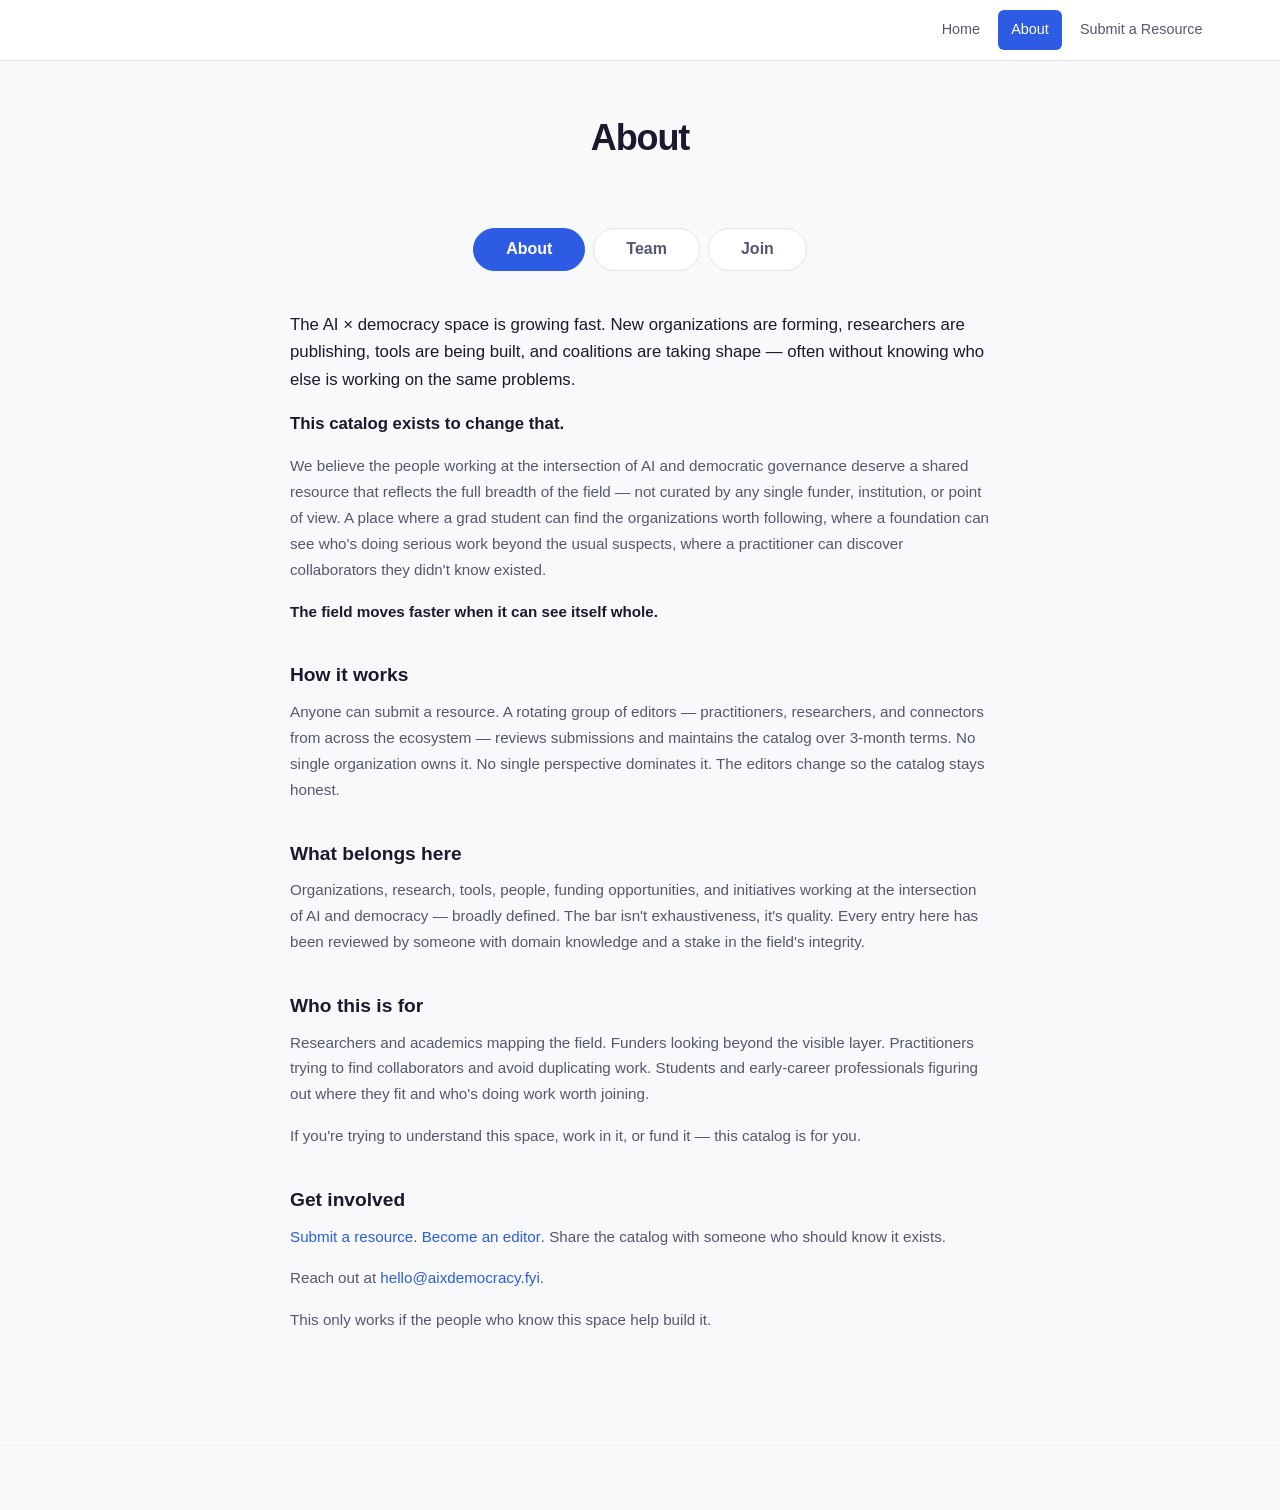
==== commit 9789f79a: "Rename 'Become an Editor' tab to 'Join' on about page Co-Authored-By: Claude Opus 4.6 <noreply@anthr" ====
--- a/about.html
+++ b/about.html
@@ -214,6 +214,9 @@
   <nav class="nav" role="navigation" aria-label="Main navigation">
     <div class="nav-inner">
       <a href="/" class="nav-brand" id="nav-brand"></a>
+      <button class="nav-toggle" aria-label="Toggle menu" aria-expanded="false" onclick="this.setAttribute('aria-expanded',this.getAttribute('aria-expanded')==='false'?'true':'false');this.nextElementSibling.classList.toggle('open')">
+        <span></span><span></span><span></span>
+      </button>
       <ul class="nav-links">
         <li><a href="/">Home</a></li>
         <li><a href="/about.html" class="active">About</a></li>
@@ -231,7 +234,7 @@
     <div class="tab-bar">
       <button class="tab-btn active" data-tab="about">About</button>
       <button class="tab-btn" data-tab="team">Team</button>
-      <button class="tab-btn" data-tab="become-editor">Become an Editor</button>
+      <button class="tab-btn" data-tab="become-editor">Join</button>
     </div>
 
     <!-- ═══ About Tab ═══ -->
--- a/styles.css
+++ b/styles.css
@@ -95,6 +95,26 @@
   color: var(--color-primary);
 }
 
+/* Hamburger toggle — hidden on desktop */
+.nav-toggle {
+  display: none;
+  background: none;
+  border: none;
+  cursor: pointer;
+  padding: 0.5rem;
+  flex-direction: column;
+  gap: 5px;
+}
+
+.nav-toggle span {
+  display: block;
+  width: 22px;
+  height: 2px;
+  background: var(--color-text);
+  border-radius: 2px;
+  transition: transform 0.2s, opacity 0.2s;
+}
+
 .nav-links {
   display: flex;
   gap: 0.25rem;
@@ -547,14 +567,34 @@
 
   .nav-inner {
     padding: 0 1rem;
+    flex-wrap: wrap;
+    height: auto;
+    min-height: 60px;
+  }
+
+  .nav-toggle {
+    display: flex;
+  }
+
+  .nav-links {
+    display: none;
+    flex-direction: column;
+    flex-basis: 100%;
+    padding: 0 0 0.75rem;
+    gap: 0.15rem;
+  }
+
+  .nav-links.open {
+    display: flex;
+  }
+
+  .nav-links a {
+    padding: 0.55rem 0.75rem;
+    font-size: 0.92rem;
+    border-radius: var(--radius-sm);
   }
 
   .container {
     padding: 1.25rem 1rem 3rem;
   }
-
-  .nav-links a {
-    padding: 0.4rem 0.6rem;
-    font-size: 0.82rem;
-  }
-}
+}
